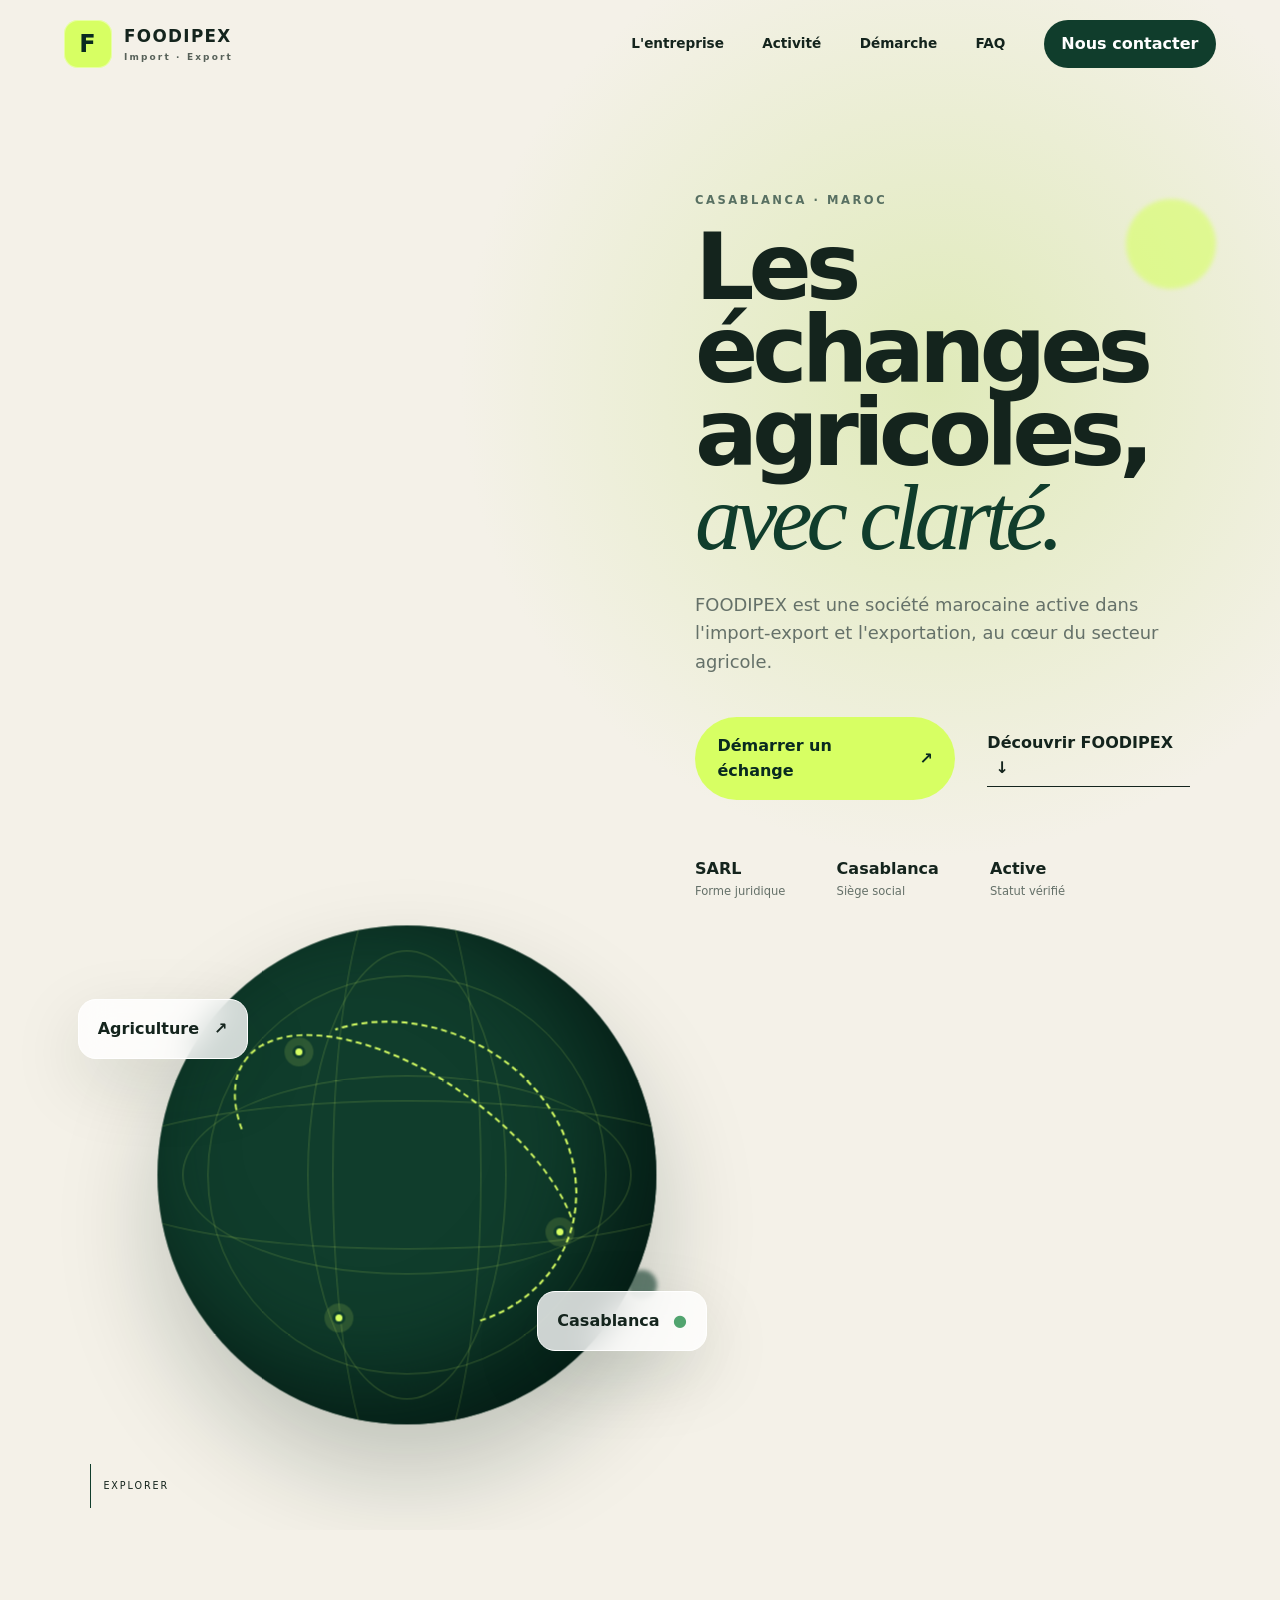
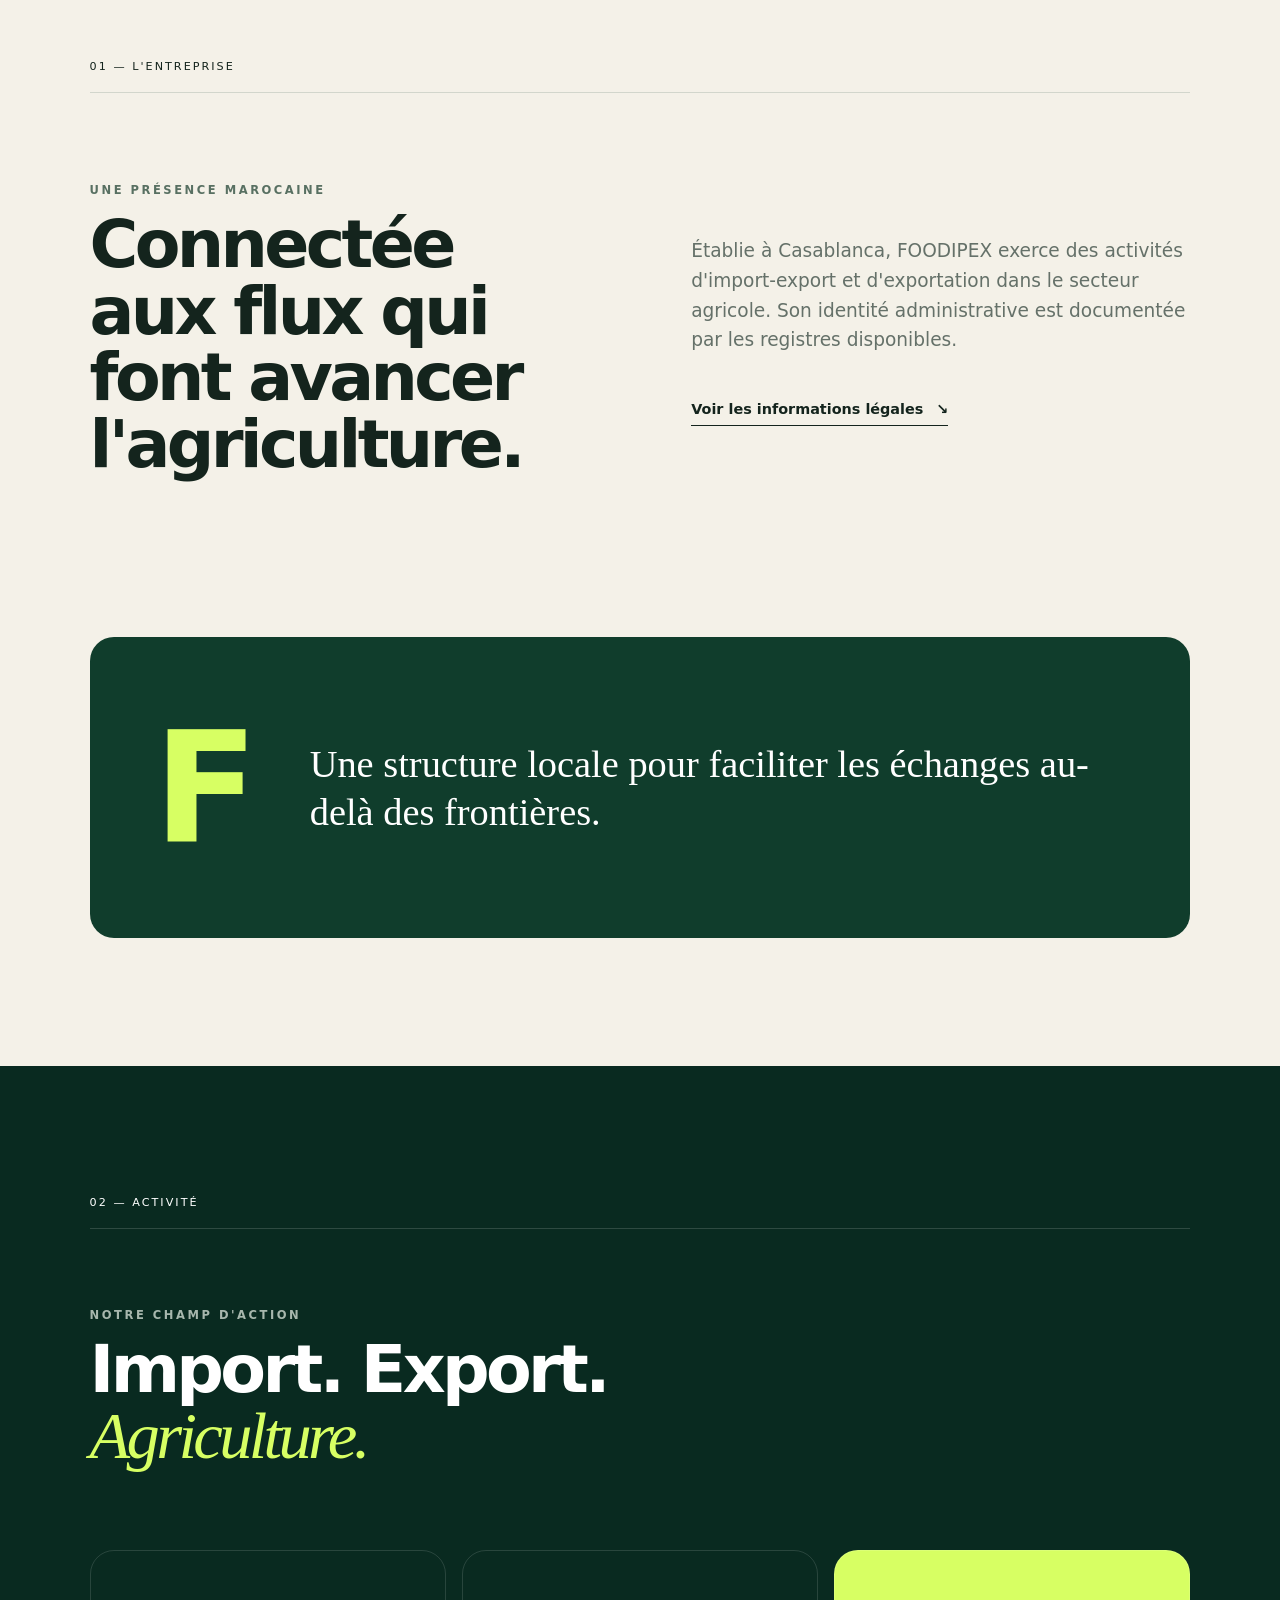
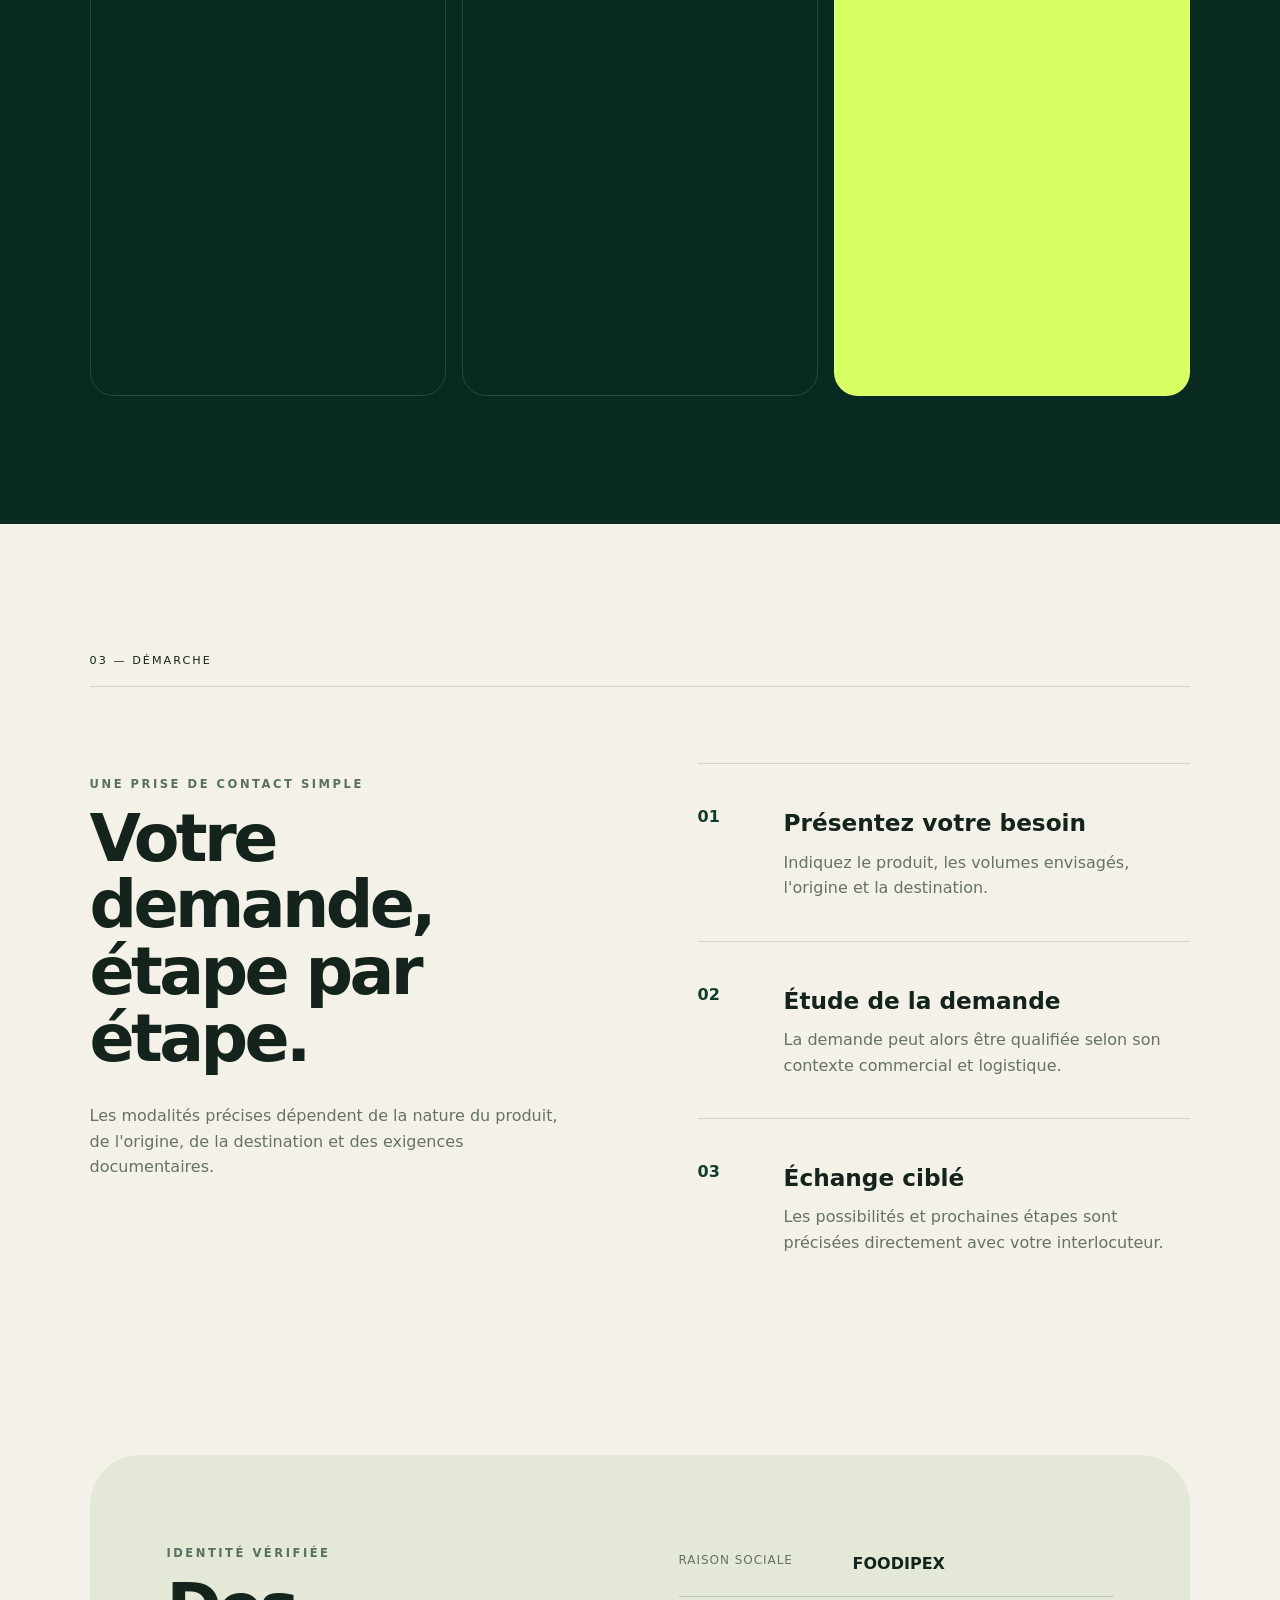
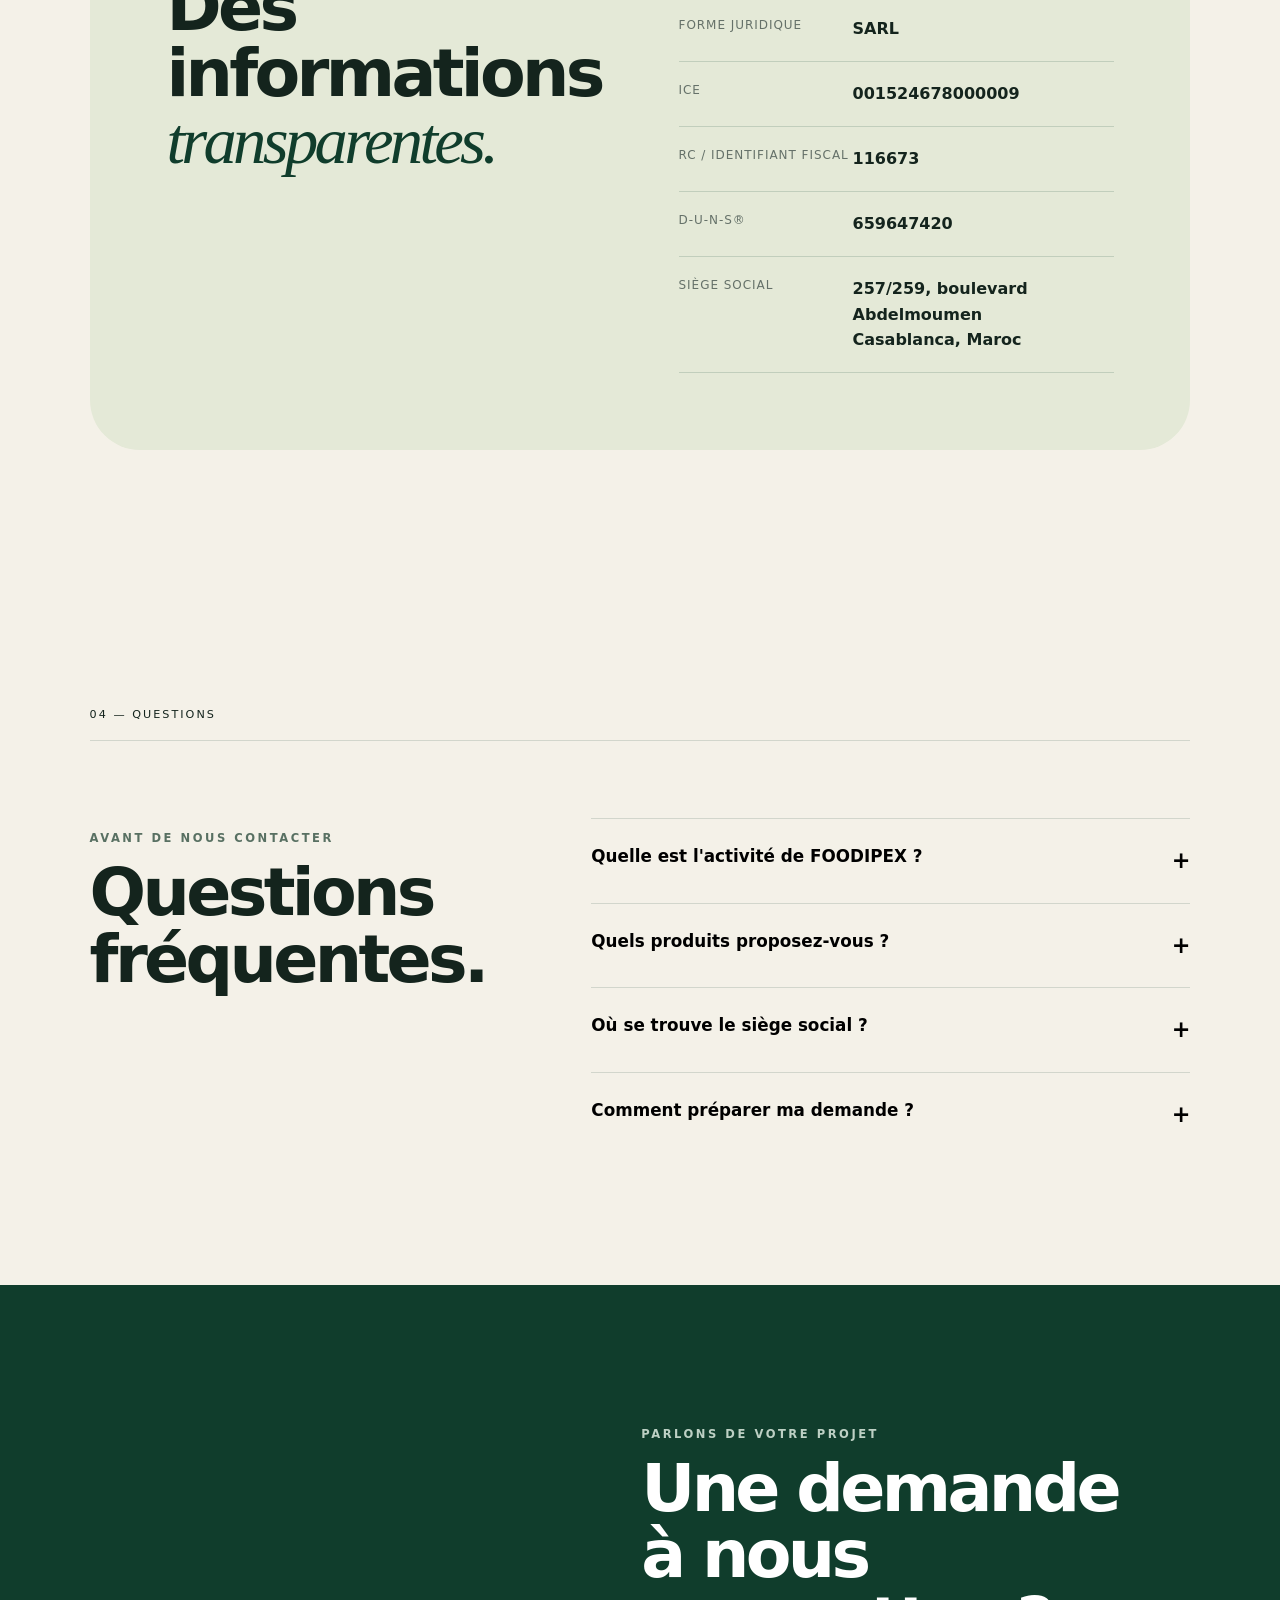
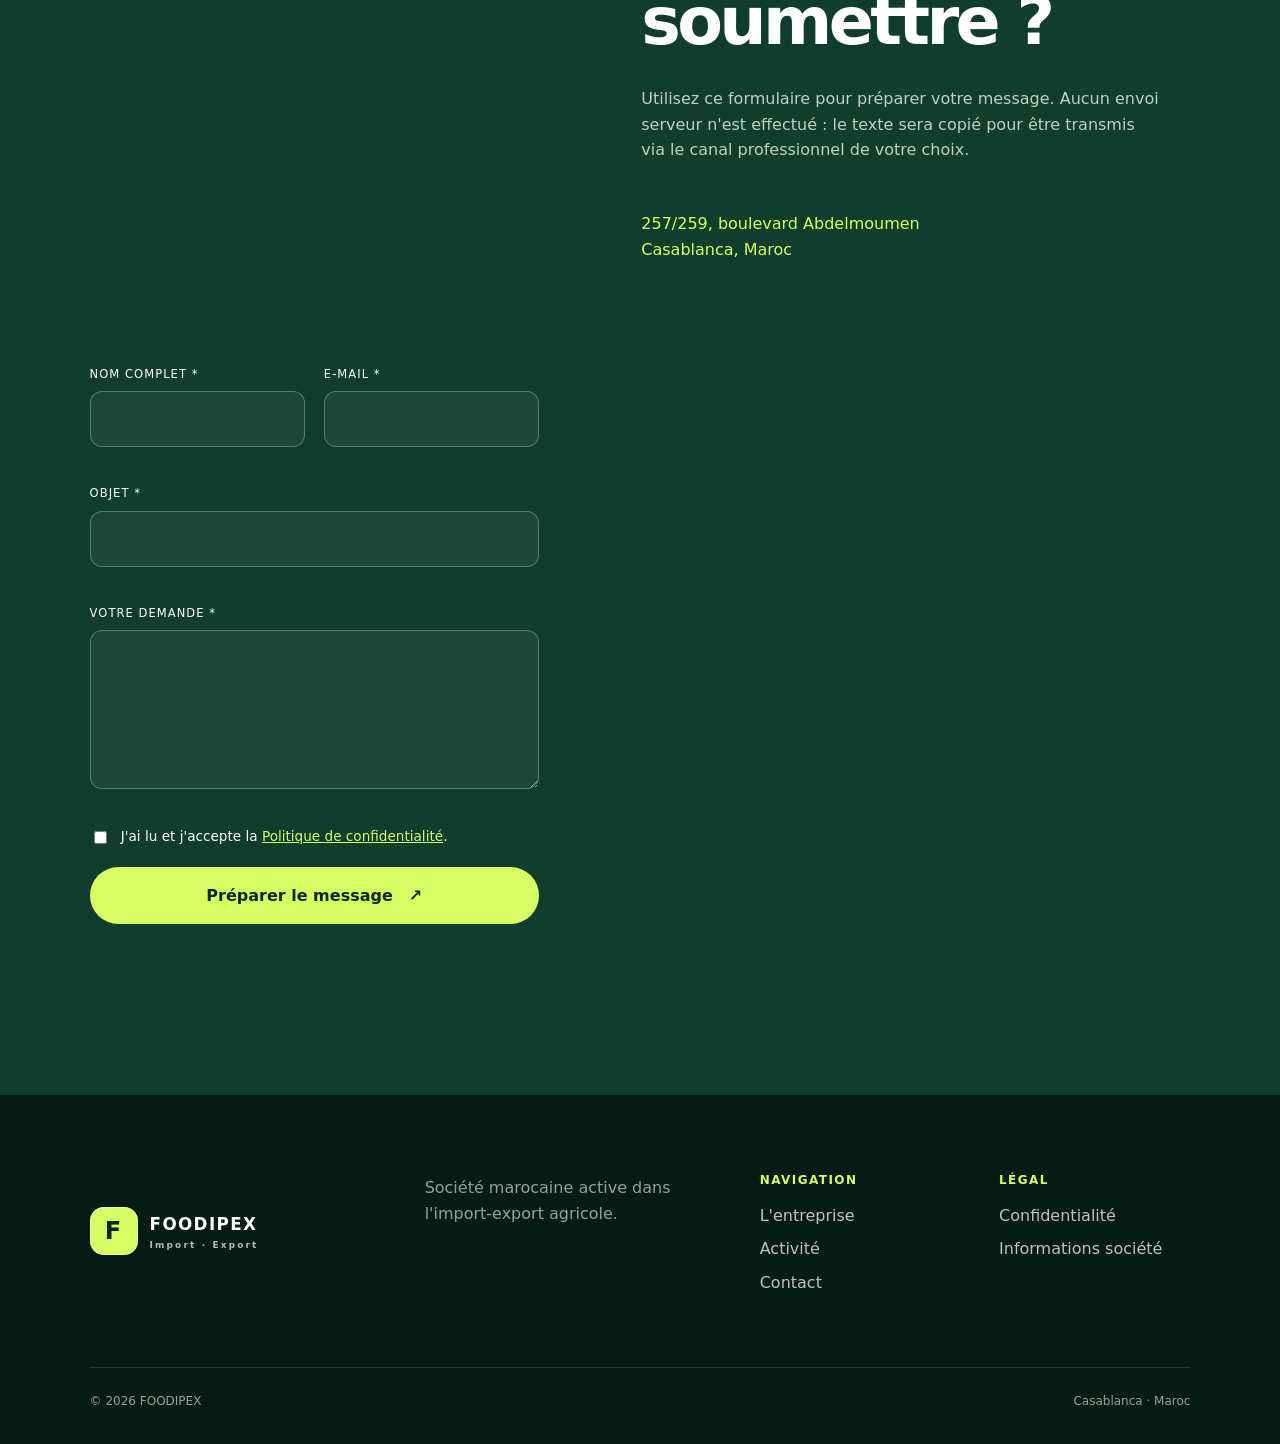
==== index.html @ 6f3dd416 "Add files via upload" ====
<!doctype html>
<html lang="fr">
<head>
  <meta charset="utf-8"><meta name="viewport" content="width=device-width,initial-scale=1">
  <title>FOODIPEX | Import-export agricole à Casablanca</title>
  <meta name="description" content="FOODIPEX, société d'import-export basée à Casablanca, active dans le secteur agricole.">
  <meta name="theme-color" content="#103d2c"><meta property="og:title" content="FOODIPEX | Import-export agricole"><meta property="og:description" content="Une société marocaine tournée vers les échanges agricoles."><meta property="og:type" content="website"><meta property="og:image" content="assets/images/social-preview-placeholder.svg">
  <link rel="icon" href="assets/images/favicon.svg" type="image/svg+xml"><link rel="stylesheet" href="assets/css/style.css"><link rel="stylesheet" href="assets/css/animations.css"><link rel="stylesheet" href="assets/css/responsive.css">
</head>
<body>
<a class="skip" href="#main">Aller au contenu</a><div class="loader" aria-hidden="true"><span class="brand-mark">F</span></div>
<header class="site-header" id="header"><a class="brand" href="index.html" aria-label="FOODIPEX, accueil"><span class="brand-mark">F</span><span>FOODIPEX<small>Import · Export</small></span></a><button class="menu-toggle" aria-expanded="false" aria-controls="nav"><span></span><span></span><span></span><span class="sr-only">Ouvrir le menu</span></button><nav id="nav" aria-label="Navigation principale"><a href="#entreprise">L'entreprise</a><a href="#activite">Activité</a><a href="#demarche">Démarche</a><a href="#faq">FAQ</a><a class="button button-small" href="#contact">Nous contacter</a></nav></header>
<main id="main">
 <section class="hero" id="accueil"><div class="hero-noise"></div><div class="orb orb-one"></div><div class="orb orb-two"></div><div class="hero-copy"><p class="eyebrow reveal">Casablanca · Maroc</p><h1 class="title-reveal">Les échanges agricoles, <em>avec clarté.</em></h1><p class="hero-text reveal">FOODIPEX est une société marocaine active dans l'import-export et l'exportation, au cœur du secteur agricole.</p><div class="hero-actions reveal"><a class="button magnetic" href="#contact">Démarrer un échange <span>↗</span></a><a class="text-link" href="#entreprise">Découvrir FOODIPEX <span>↓</span></a></div><div class="trust-row reveal"><span><b>SARL</b>Forme juridique</span><span><b>Casablanca</b>Siège social</span><span><b>Active</b>Statut vérifié</span></div></div>
 <div class="hero-visual" aria-hidden="true"><div class="globe"><i></i><i></i><i></i><div class="route route-a"></div><div class="route route-b"></div><span class="node n1"></span><span class="node n2"></span><span class="node n3"></span></div><div class="floating-card fc-one">Agriculture <span>↗</span></div><div class="floating-card fc-two">Casablanca <span>●</span></div></div><a class="scroll-cue" href="#entreprise"><span></span>Explorer</a></section>
 <section class="intro section" id="entreprise"><div class="section-label reveal">01 — L'entreprise</div><div class="intro-grid"><div><p class="eyebrow reveal">Une présence marocaine</p><h2 class="reveal">Connectée aux flux qui font avancer l'agriculture.</h2></div><div class="intro-copy reveal"><p>Établie à Casablanca, FOODIPEX exerce des activités d'import-export et d'exportation dans le secteur agricole. Son identité administrative est documentée par les registres disponibles.</p><a class="text-link" href="#identite">Voir les informations légales <span>↘</span></a></div></div><div class="statement reveal"><span>F</span><p>Une structure locale pour faciliter les échanges au-delà des frontières.</p></div></section>
 <section class="activity section dark" id="activite"><div class="section-label reveal">02 — Activité</div><div class="section-heading"><p class="eyebrow reveal">Notre champ d'action</p><h2 class="reveal">Import. Export.<br><em>Agriculture.</em></h2></div><div class="activity-grid"><article class="activity-card reveal tilt"><span class="card-number">01</span><div class="line-icon">↗</div><h3>Import-export</h3><p>Une activité commerciale tournée vers les échanges internationaux, conformément à l'objet déclaré de l'entreprise.</p><a href="#contact">Échanger sur votre besoin <span>→</span></a></article><article class="activity-card reveal tilt"><span class="card-number">02</span><div class="line-icon">⌁</div><h3>Secteur agricole</h3><p>FOODIPEX opère dans l'agriculture. Les produits et zones desservies sont précisés au cas par cas lors de la prise de contact.</p><a href="#contact">Nous consulter <span>→</span></a></article><article class="activity-card reveal tilt accent-card"><span class="card-number">03</span><div class="line-icon">◎</div><h3>Depuis Casablanca</h3><p>Un ancrage dans la capitale économique du Maroc, au croisement des dynamiques commerciales nationales et internationales.</p><a href="#contact">Voir l'adresse <span>→</span></a></article></div></section>
 <section class="process section" id="demarche"><div class="section-label reveal">03 — Démarche</div><div class="process-layout"><div class="sticky-copy"><p class="eyebrow reveal">Une prise de contact simple</p><h2 class="reveal">Votre demande,<br>étape par étape.</h2><p class="reveal">Les modalités précises dépendent de la nature du produit, de l'origine, de la destination et des exigences documentaires.</p></div><ol class="steps"><li class="reveal"><span>01</span><div><h3>Présentez votre besoin</h3><p>Indiquez le produit, les volumes envisagés, l'origine et la destination.</p></div></li><li class="reveal"><span>02</span><div><h3>Étude de la demande</h3><p>La demande peut alors être qualifiée selon son contexte commercial et logistique.</p></div></li><li class="reveal"><span>03</span><div><h3>Échange ciblé</h3><p>Les possibilités et prochaines étapes sont précisées directement avec votre interlocuteur.</p></div></li></ol></div></section>
 <section class="identity section" id="identite"><div class="identity-panel reveal"><div><p class="eyebrow">Identité vérifiée</p><h2>Des informations<br><em>transparentes.</em></h2></div><dl><div><dt>Raison sociale</dt><dd>FOODIPEX</dd></div><div><dt>Forme juridique</dt><dd>SARL</dd></div><div><dt>ICE</dt><dd>001524678000009</dd></div><div><dt>RC / Identifiant fiscal</dt><dd>116673</dd></div><div><dt>D‑U‑N‑S®</dt><dd>659647420</dd></div><div><dt>Siège social</dt><dd>257/259, boulevard Abdelmoumen<br>Casablanca, Maroc</dd></div></dl></div></section>
 <section class="faq section" id="faq"><div class="section-label reveal">04 — Questions</div><div class="faq-layout"><div><p class="eyebrow reveal">Avant de nous contacter</p><h2 class="reveal">Questions<br>fréquentes.</h2></div><div class="accordion"><article class="reveal"><button aria-expanded="false"><span>Quelle est l'activité de FOODIPEX ?</span><i>+</i></button><div class="answer"><p>L'activité déclarée couvre l'import-export et l'exportation, dans le secteur agricole.</p></div></article><article class="reveal"><button aria-expanded="false"><span>Quels produits proposez-vous ?</span><i>+</i></button><div class="answer"><p>Aucun catalogue produit vérifié n'est disponible sur ce site. Contactez FOODIPEX en précisant votre besoin pour connaître les possibilités.</p></div></article><article class="reveal"><button aria-expanded="false"><span>Où se trouve le siège social ?</span><i>+</i></button><div class="answer"><p>Le siège social déclaré est situé au 257/259, boulevard Abdelmoumen à Casablanca, au Maroc.</p></div></article><article class="reveal"><button aria-expanded="false"><span>Comment préparer ma demande ?</span><i>+</i></button><div class="answer"><p>Précisez idéalement le produit, le volume, le pays d'origine, la destination et le calendrier envisagé.</p></div></article></div></div></section>
 <section class="contact section" id="contact"><div class="contact-backdrop"></div><div class="contact-copy"><p class="eyebrow reveal">Parlons de votre projet</p><h2 class="reveal">Une demande<br>à nous soumettre ?</h2><p class="reveal">Utilisez ce formulaire pour préparer votre message. Aucun envoi serveur n'est effectué : le texte sera copié pour être transmis via le canal professionnel de votre choix.</p><address class="reveal">257/259, boulevard Abdelmoumen<br>Casablanca, Maroc</address></div><form id="contact-form" novalidate class="reveal"><div class="field"><label for="name">Nom complet *</label><input id="name" name="name" autocomplete="name" required><small></small></div><div class="field"><label for="email">E-mail *</label><input id="email" name="email" type="email" autocomplete="email" required><small></small></div><div class="field full"><label for="subject">Objet *</label><input id="subject" name="subject" required><small></small></div><div class="field full"><label for="message">Votre demande *</label><textarea id="message" name="message" rows="5" minlength="20" required></textarea><small></small></div><label class="consent full"><input type="checkbox" name="consent" required><span>J'ai lu et j'accepte la <a href="privacy-policy.html">Politique de confidentialité</a>.</span></label><button class="button full" type="submit">Préparer le message <span>↗</span></button><p class="form-status full" role="status" aria-live="polite"></p></form></section>
</main>
<footer><div class="footer-main"><a class="brand light" href="index.html"><span class="brand-mark">F</span><span>FOODIPEX<small>Import · Export</small></span></a><p>Société marocaine active dans l'import-export agricole.</p><div><h3>Navigation</h3><a href="#entreprise">L'entreprise</a><a href="#activite">Activité</a><a href="#contact">Contact</a></div><div><h3>Légal</h3><a href="privacy-policy.html">Confidentialité</a><a href="#identite">Informations société</a></div></div><div class="footer-bottom"><span>© <span data-year></span> FOODIPEX</span><span>Casablanca · Maroc</span></div></footer><button class="back-top" aria-label="Retour en haut">↑</button>
<script src="assets/js/main.js" defer></script><script src="assets/js/animations.js" defer></script>
</body></html>
---- assets/css/style.css ----
:root{--green:#103d2c;--deep:#092a20;--lime:#d7ff63;--cream:#f4f1e8;--white:#fff;--ink:#14241d;--muted:#657169;--line:rgba(16,61,44,.15);--radius:24px;--shadow:0 24px 70px rgba(8,35,26,.13);--section:clamp(5rem,10vw,10rem);--ease:cubic-bezier(.22,1,.36,1)}*{box-sizing:border-box}html{scroll-behavior:smooth}body{margin:0;background:var(--cream);color:var(--ink);font-family:Inter,ui-sans-serif,system-ui,-apple-system,"Segoe UI",sans-serif;line-height:1.6;overflow-x:hidden}body.menu-open{overflow:hidden}::selection{background:var(--lime);color:var(--deep)}a{color:inherit;text-decoration:none}button,input,textarea{font:inherit}button{cursor:pointer}.skip{position:fixed;left:1rem;top:-5rem;z-index:999;background:var(--lime);padding:.8rem 1rem}.skip:focus{top:1rem}.sr-only{position:absolute;width:1px;height:1px;overflow:hidden;clip:rect(0,0,0,0)}.loader{position:fixed;inset:0;z-index:1000;background:var(--deep);display:grid;place-items:center;transition:transform .9s var(--ease)}.loader.done{transform:translateY(-105%)}.brand-mark{width:48px;height:48px;border-radius:14px;background:var(--lime);color:var(--deep);display:grid;place-items:center;font-weight:900;font-size:1.5rem;box-shadow:inset 0 0 0 1px rgba(255,255,255,.4)}.site-header{position:fixed;z-index:100;top:0;left:0;width:100%;padding:1.25rem clamp(1.25rem,5vw,5rem);display:flex;justify-content:space-between;align-items:center;transition:.4s}.site-header.scrolled{padding-top:.7rem;padding-bottom:.7rem;background:rgba(244,241,232,.88);backdrop-filter:blur(18px);box-shadow:0 1px 0 var(--line)}.brand{display:flex;align-items:center;gap:.75rem;font-size:1.05rem;font-weight:900;letter-spacing:.08em}.brand small{display:block;font-size:.56rem;letter-spacing:.24em;font-weight:600;opacity:.7}.site-header nav{display:flex;gap:clamp(1.2rem,3vw,2.6rem);align-items:center}.site-header nav>a:not(.button){font-size:.85rem;font-weight:650;position:relative}.site-header nav>a:not(.button):after{content:"";position:absolute;left:0;bottom:-.45rem;width:100%;height:2px;background:var(--green);transform:scaleX(0);transform-origin:right;transition:transform .35s var(--ease)}.site-header nav>a:hover:after,.site-header nav>a:focus-visible:after{transform:scaleX(1);transform-origin:left}.button{display:inline-flex;align-items:center;justify-content:center;gap:1rem;border:0;border-radius:999px;background:var(--lime);color:var(--deep);padding:1rem 1.4rem;font-weight:800;transition:transform .3s,box-shadow .3s}.button:hover{transform:translateY(-3px);box-shadow:0 12px 30px rgba(215,255,99,.25)}.button-small{padding:.7rem 1.1rem;background:var(--green);color:white}.menu-toggle{display:none;border:0;background:none;width:48px;height:48px;padding:12px}.menu-toggle span:not(.sr-only){display:block;height:2px;background:var(--ink);margin:5px;transition:.3s}.hero{min-height:100svh;padding:clamp(8rem,14vw,12rem) clamp(1.25rem,7vw,8rem) 5rem;position:relative;display:grid;grid-template-columns:1.1fr .9fr;align-items:center;background:radial-gradient(circle at 73% 25%,#dfeab9 0,transparent 32%),var(--cream);overflow:hidden}.hero-copy{position:relative;z-index:2;max-width:780px}.eyebrow{text-transform:uppercase;letter-spacing:.22em;font-size:.72rem;font-weight:800;color:#587062}.hero h1,.legal-hero h1,.error-page h1{font-size:clamp(3.4rem,7.3vw,8.2rem);line-height:.89;letter-spacing:-.065em;margin:1rem 0 2rem;font-weight:750}.hero h1 em,h2 em,.legal-hero em,.error-page em{font-family:Georgia,serif;font-weight:400;color:var(--green)}.hero-text{font-size:clamp(1rem,1.4vw,1.28rem);max-width:620px;color:var(--muted)}.hero-actions{display:flex;align-items:center;gap:2rem;margin:2.5rem 0 3.5rem}.text-link{font-weight:800;border-bottom:1px solid;padding-bottom:.3rem}.text-link span{margin-left:.5rem}.trust-row{display:flex;gap:clamp(1.5rem,4vw,4rem);font-size:.72rem;color:var(--muted)}.trust-row b{display:block;color:var(--ink);font-size:1rem}.hero-visual{position:relative;min-height:550px}.globe{width:min(39vw,520px);aspect-ratio:1;border-radius:50%;position:absolute;top:50%;left:50%;transform:translate(-47%,-50%);background:var(--green);box-shadow:inset -40px -30px 100px #041b14,0 50px 100px rgba(8,35,26,.22);overflow:hidden}.globe:after,.globe:before,.globe i{content:"";position:absolute;border:1px solid rgba(215,255,99,.22);border-radius:50%}.globe:before{inset:5% 30%}.globe:after{inset:30% 5%}.globe i:nth-child(1){inset:10%}.globe i:nth-child(2){width:130%;height:30%;left:-15%;top:35%}.globe i:nth-child(3){height:130%;width:30%;top:-15%;left:35%}.route{position:absolute;border:2px dashed var(--lime);border-left-color:transparent;border-bottom-color:transparent;border-radius:50%}.route-a{inset:20% 15%;transform:rotate(25deg)}.route-b{inset:10% 30%;transform:rotate(-55deg)}.node{position:absolute;width:13px;height:13px;border:3px solid var(--green);border-radius:50%;background:var(--lime);box-shadow:0 0 0 8px rgba(215,255,99,.14)}.n1{top:24%;left:27%}.n2{top:60%;right:18%}.n3{bottom:20%;left:35%}.floating-card{position:absolute;background:rgba(255,255,255,.8);backdrop-filter:blur(16px);border:1px solid white;border-radius:18px;padding:1rem 1.2rem;min-width:170px;font-weight:800;box-shadow:var(--shadow);display:flex;justify-content:space-between}.fc-one{top:18%;left:-2%}.fc-two{bottom:18%;right:-2%}.fc-two span{color:#51a46f}.scroll-cue{position:absolute;left:clamp(1.25rem,7vw,8rem);bottom:1.4rem;text-transform:uppercase;font-size:.6rem;letter-spacing:.2em;display:flex;align-items:center;gap:.8rem}.scroll-cue span{height:44px;width:1px;background:var(--green)}.section{padding:var(--section) clamp(1.25rem,7vw,8rem)}.section-label{font-size:.7rem;letter-spacing:.18em;text-transform:uppercase;padding-bottom:1rem;border-bottom:1px solid var(--line);margin-bottom:clamp(3rem,6vw,6rem)}.intro-grid{display:grid;grid-template-columns:1fr 1fr;gap:8vw}.section h2{font-size:clamp(2.6rem,5.2vw,6rem);line-height:1;letter-spacing:-.055em;margin:.7rem 0 2rem}.intro-copy{padding-top:3rem;font-size:1.16rem;color:var(--muted);max-width:580px}.intro-copy .text-link{display:inline-block;color:var(--ink);font-size:.9rem;margin-top:1.5rem}.statement{margin-top:8rem;border-radius:var(--radius);background:var(--green);color:white;padding:clamp(2rem,5vw,5rem);display:grid;grid-template-columns:auto 1fr;gap:4vw;align-items:center}.statement span{font-size:clamp(5rem,12vw,12rem);font-weight:900;line-height:.7;color:var(--lime)}.statement p{font-family:Georgia,serif;font-size:clamp(1.7rem,3vw,3.2rem);line-height:1.25;max-width:900px}.dark{background:var(--deep);color:white}.dark .section-label{border-color:rgba(255,255,255,.15)}.dark .eyebrow{color:#a7b7ad}.dark h2 em{color:var(--lime)}.section-heading{max-width:900px}.activity-grid{display:grid;grid-template-columns:repeat(3,1fr);gap:1rem;margin-top:5rem}.activity-card{position:relative;min-height:420px;padding:2rem;border:1px solid rgba(255,255,255,.13);border-radius:var(--radius);display:flex;flex-direction:column;transition:border-color .3s,background .3s;transform-style:preserve-3d}.activity-card:hover{border-color:var(--lime);background:rgba(255,255,255,.04)}.activity-card h3{font-size:1.7rem;margin-top:auto;margin-bottom:.5rem}.activity-card p{color:#a9b9b0}.activity-card a{font-weight:750;margin-top:1rem}.card-number{font-size:.7rem;opacity:.6}.line-icon{font-size:3rem;color:var(--lime);margin-top:2rem}.accent-card{background:var(--lime);color:var(--deep)}.accent-card p{color:#496150}.accent-card .line-icon{color:var(--green)}.process-layout{display:grid;grid-template-columns:1fr 1fr;gap:9vw}.sticky-copy{align-self:start;position:sticky;top:8rem}.sticky-copy>p:last-child{color:var(--muted);max-width:480px}.steps{list-style:none;padding:0;margin:0}.steps li{display:grid;grid-template-columns:70px 1fr;gap:1rem;padding:2.5rem 0;border-top:1px solid var(--line)}.steps li>span{font-weight:800;color:var(--green)}.steps h3{font-size:1.45rem;margin:0 0 .5rem}.steps p{margin:0;color:var(--muted)}.identity{padding-top:2rem}.identity-panel{background:#e4e9d7;border-radius:clamp(25px,4vw,50px);padding:clamp(2rem,6vw,6rem);display:grid;grid-template-columns:1fr 1fr;gap:6vw}.identity-panel dl{margin:0}.identity-panel dl div{display:grid;grid-template-columns:1fr 1.5fr;padding:1.2rem 0;border-bottom:1px solid rgba(16,61,44,.16)}.identity-panel dt{font-size:.75rem;text-transform:uppercase;letter-spacing:.08em;color:var(--muted)}.identity-panel dd{margin:0;font-weight:750}.faq-layout{display:grid;grid-template-columns:.8fr 1.2fr;gap:8vw}.accordion article{border-top:1px solid var(--line)}.accordion button{width:100%;padding:1.5rem 0;border:0;background:none;display:flex;justify-content:space-between;text-align:left;font-weight:750;font-size:1.05rem}.accordion button i{font-style:normal;font-size:1.4rem;transition:transform .3s}.accordion button[aria-expanded=true] i{transform:rotate(45deg)}.answer{display:grid;grid-template-rows:0fr;transition:grid-template-rows .4s var(--ease)}.answer p{overflow:hidden;margin:0;color:var(--muted)}.accordion button[aria-expanded=true]+.answer{grid-template-rows:1fr}.accordion button[aria-expanded=true]+.answer p{margin-bottom:1.5rem}.contact{position:relative;background:var(--green);color:white;display:grid;grid-template-columns:.9fr 1.1fr;gap:8vw;overflow:hidden}.contact>*{position:relative}.contact .eyebrow{color:#bdd0c4}.contact h2 em{color:var(--lime)}.contact-copy>p:not(.eyebrow){color:#c0d0c6;max-width:520px}.contact address{font-style:normal;margin-top:3rem;color:var(--lime)}.contact form{display:grid;grid-template-columns:1fr 1fr;gap:1.2rem}.field{display:flex;flex-direction:column}.full{grid-column:1/-1}.field label{font-size:.72rem;text-transform:uppercase;letter-spacing:.09em;margin-bottom:.5rem}.field input,.field textarea{width:100%;color:white;background:rgba(255,255,255,.06);border:1px solid rgba(255,255,255,.28);border-radius:12px;padding:.9rem;outline:none}.field input:focus,.field textarea:focus{border-color:var(--lime);box-shadow:0 0 0 3px rgba(215,255,99,.15)}.field.invalid input,.field.invalid textarea{border-color:#ff9188}.field small{color:#ffb0aa;min-height:1.1rem;font-size:.75rem}.consent{display:flex;gap:.7rem;align-items:flex-start;font-size:.85rem}.consent input{margin-top:.3rem;accent-color:var(--lime)}.consent a{text-decoration:underline;color:var(--lime)}.form-status{min-height:1.5rem;margin:0;color:var(--lime)}footer{background:#061b14;color:white;padding:4rem clamp(1.25rem,7vw,8rem) 2rem}.footer-main{display:grid;grid-template-columns:1.5fr 1.5fr 1fr 1fr;gap:3rem;padding-bottom:4rem}.footer-main>p{color:#91a49a}.footer-main h3{font-size:.75rem;text-transform:uppercase;letter-spacing:.12em;color:var(--lime)}.footer-main div a{display:block;color:#b9c5be;margin:.5rem 0}.footer-bottom{border-top:1px solid rgba(255,255,255,.14);padding-top:1.5rem;display:flex;justify-content:space-between;font-size:.75rem;color:#91a49a}.back-top{position:fixed;z-index:50;right:1.2rem;bottom:1.2rem;width:48px;height:48px;border:0;border-radius:50%;background:var(--lime);color:var(--deep);font-size:1.2rem;opacity:0;transform:translateY(20px);transition:.3s}.back-top.visible{opacity:1;transform:none}.legal-page{background:#faf8f2}.legal-hero{padding:12rem clamp(1.25rem,12vw,14rem) 5rem;background:var(--green);color:white}.legal-hero h1{font-size:clamp(3rem,7vw,7rem)}.legal-hero h1 em{color:var(--lime)}.legal-hero .eyebrow,.legal-hero>p:last-child{color:#bdcec4}.legal-layout{display:grid;grid-template-columns:240px minmax(0,760px);justify-content:center;gap:6vw;padding:6rem 1.25rem}.legal-layout aside{position:sticky;top:7rem;align-self:start;display:flex;flex-direction:column;gap:.7rem;font-size:.85rem}.legal-layout aside strong{margin-bottom:1rem}.legal-layout aside a{color:var(--muted)}.legal-content section{scroll-margin-top:7rem;margin-bottom:4rem}.legal-content h2{font-size:1.65rem;letter-spacing:-.02em}.legal-content p{color:#536159}.error-page{min-height:100vh;background:var(--deep);color:white;display:grid;place-items:center;text-align:center;padding:2rem}.error-page main{max-width:900px}.error-page .brand-mark{margin:auto}.error-page h1 em{color:var(--lime)}:focus-visible{outline:3px solid #ef9f3a;outline-offset:4px}
---- assets/css/animations.css ----
.reveal{opacity:0;transform:translateY(35px);transition:opacity .85s var(--ease),transform .85s var(--ease)}.reveal.is-visible{opacity:1;transform:none}.title-reveal{animation:titleIn 1.15s .25s var(--ease) both}.orb{position:absolute;border-radius:50%;filter:blur(2px);opacity:.6;animation:drift 8s ease-in-out infinite}.orb-one{width:90px;height:90px;background:var(--lime);right:5%;top:13%}.orb-two{width:30px;height:30px;background:var(--green);left:49%;bottom:15%;animation-delay:-3s}.globe{animation:globeIn 1.3s .25s var(--ease) both}.floating-card{animation:float 5s ease-in-out infinite}.fc-two{animation-delay:-2s}.node{animation:pulse 2.5s ease-out infinite}.scroll-cue span{animation:scrollLine 2s ease-in-out infinite}@keyframes titleIn{from{opacity:0;transform:translateY(45px);clip-path:inset(0 0 100%)}to{opacity:1;transform:none;clip-path:inset(0)}}@keyframes globeIn{from{opacity:0;transform:translate(-47%,-45%) scale(.75)}to{opacity:1;transform:translate(-47%,-50%) scale(1)}}@keyframes float{50%{transform:translateY(-14px) rotate(1deg)}}@keyframes drift{50%{transform:translate(20px,-18px)}}@keyframes pulse{70%{box-shadow:0 0 0 18px rgba(215,255,99,0)}}@keyframes scrollLine{0%,100%{transform:scaleY(.3);transform-origin:top}50%{transform:scaleY(1)}}@media(prefers-reduced-motion:reduce){html{scroll-behavior:auto}*,*:before,*:after{animation-duration:.01ms!important;animation-iteration-count:1!important;transition-duration:.01ms!important}.reveal{opacity:1;transform:none}}
---- assets/css/responsive.css ----
@media(max-width:900px){.site-header nav{position:fixed;inset:0;background:var(--cream);display:flex;flex-direction:column;justify-content:center;align-items:center;font-size:1.5rem;transform:translateX(105%);transition:transform .55s var(--ease)}.site-header nav.open{transform:none}.site-header nav>a:not(.button){font-size:1.35rem}.menu-toggle{display:block;position:relative;z-index:2}.menu-toggle[aria-expanded=true] span:nth-child(1){transform:translateY(7px) rotate(45deg)}.menu-toggle[aria-expanded=true] span:nth-child(2){opacity:0}.menu-toggle[aria-expanded=true] span:nth-child(3){transform:translateY(-7px) rotate(-45deg)}.hero{grid-template-columns:1fr;padding-top:9rem}.hero-visual{position:absolute;right:-25%;top:18%;opacity:.22;width:80%;min-height:500px}.globe{width:70vw}.hero-copy{max-width:680px}.activity-grid{grid-template-columns:1fr}.activity-card{min-height:320px}.process-layout,.faq-layout,.contact,.identity-panel{grid-template-columns:1fr}.sticky-copy{position:static}.footer-main{grid-template-columns:1fr 1fr}.legal-layout{grid-template-columns:1fr}.legal-layout aside{position:static;display:none}}
@media(max-width:600px){.site-header{padding:1rem 1.1rem}.brand-mark{width:42px;height:42px}.hero{min-height:auto;padding-bottom:7rem}.hero h1{font-size:clamp(3.1rem,16vw,5rem)}.hero-actions{align-items:flex-start;flex-direction:column;gap:1.2rem}.trust-row{display:grid;grid-template-columns:1fr 1fr}.scroll-cue{display:none}.intro-grid{grid-template-columns:1fr;gap:1rem}.intro-copy{padding-top:0}.statement{margin-top:4rem;grid-template-columns:1fr}.statement span{font-size:6rem}.activity-grid{margin-top:3rem}.identity-panel dl div{grid-template-columns:1fr;gap:.3rem}.contact form{grid-template-columns:1fr}.field{grid-column:1/-1}.footer-main{grid-template-columns:1fr}.footer-bottom{gap:1rem;flex-direction:column}.legal-hero{padding-top:9rem}.legal-content section{margin-bottom:3rem}}
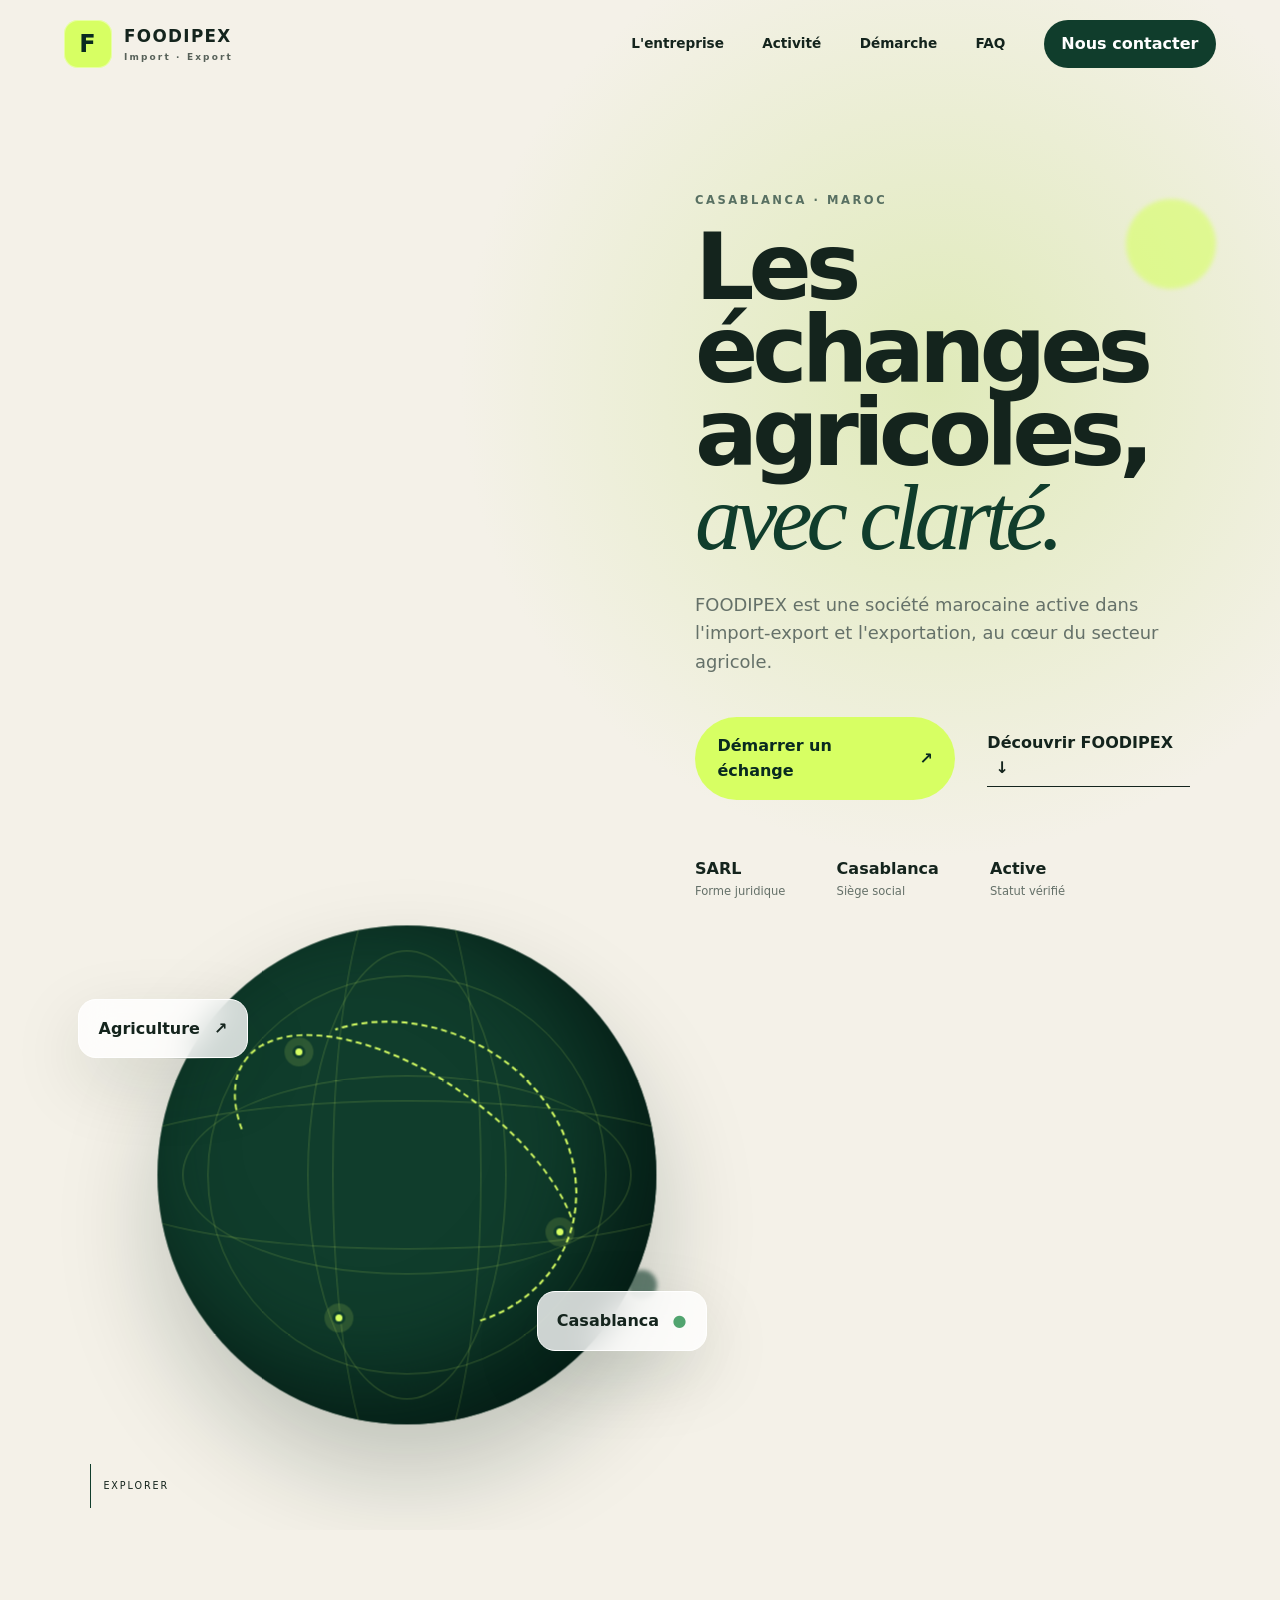
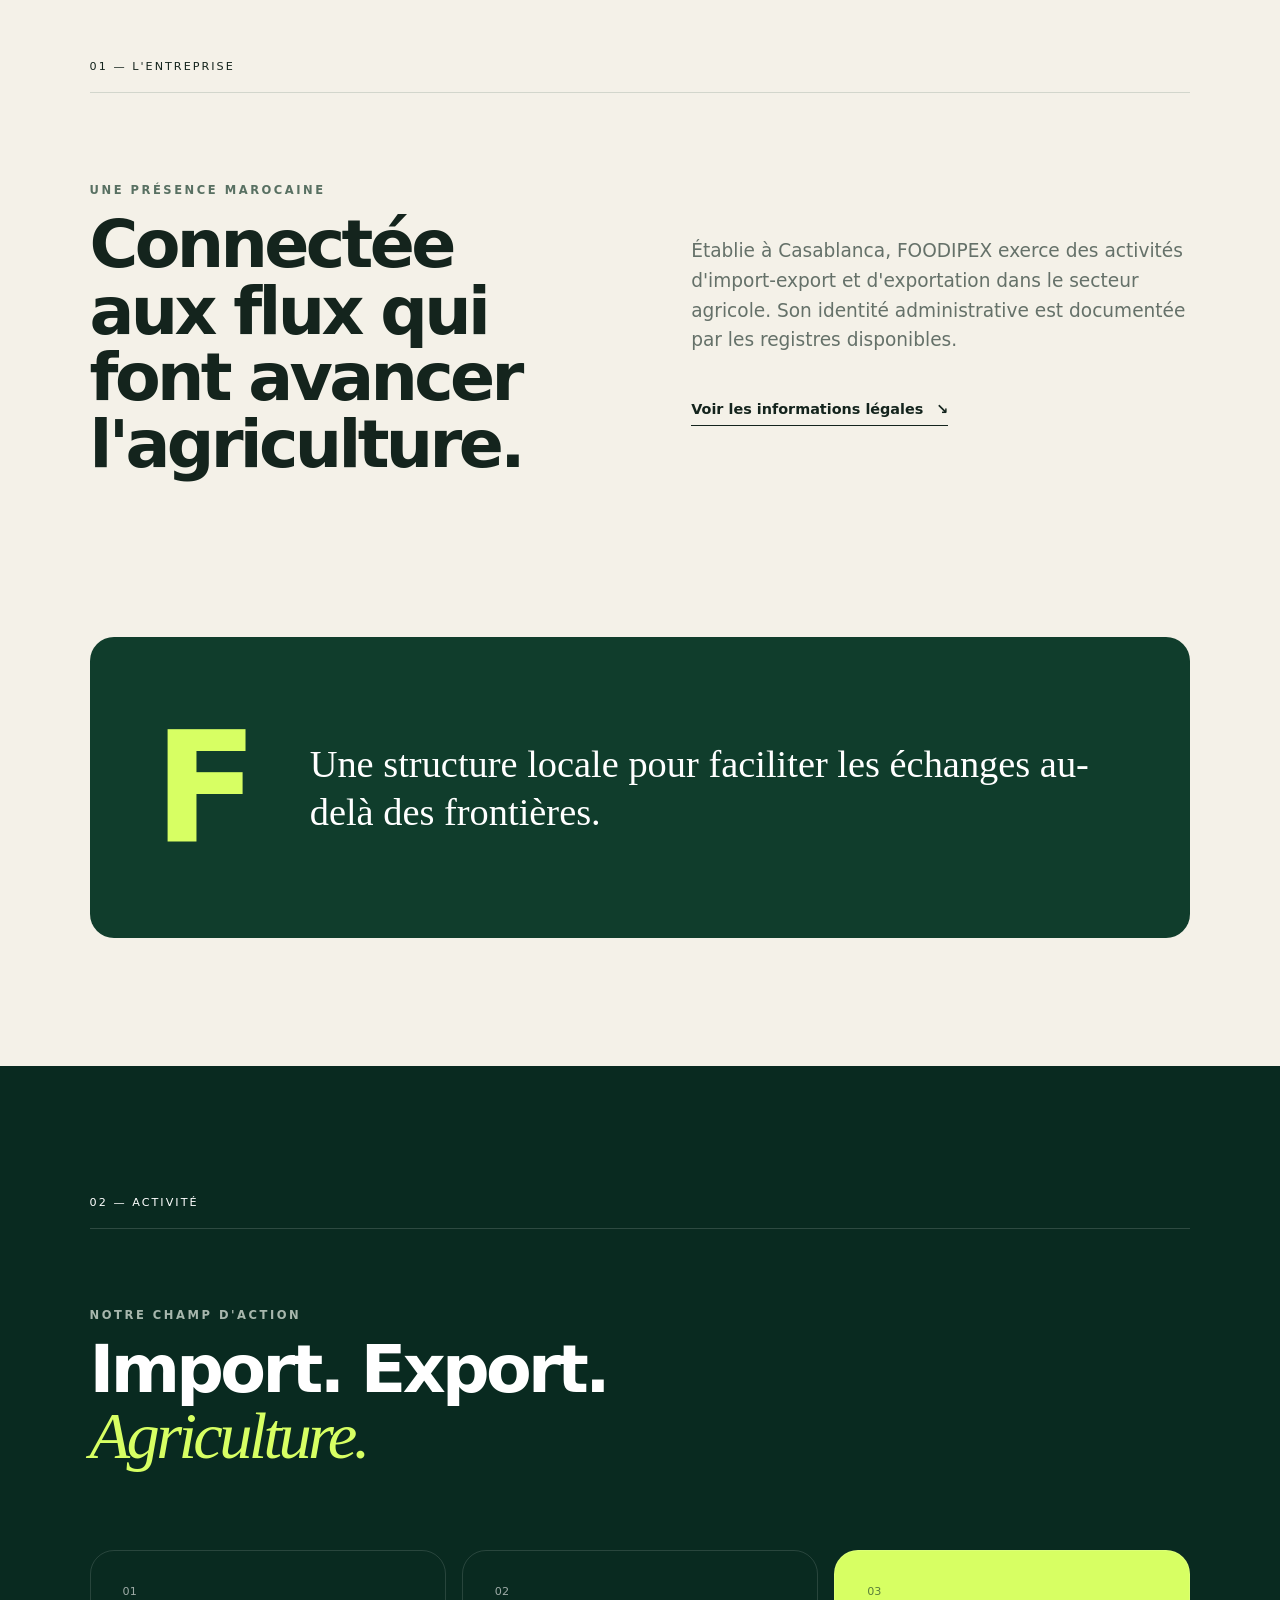
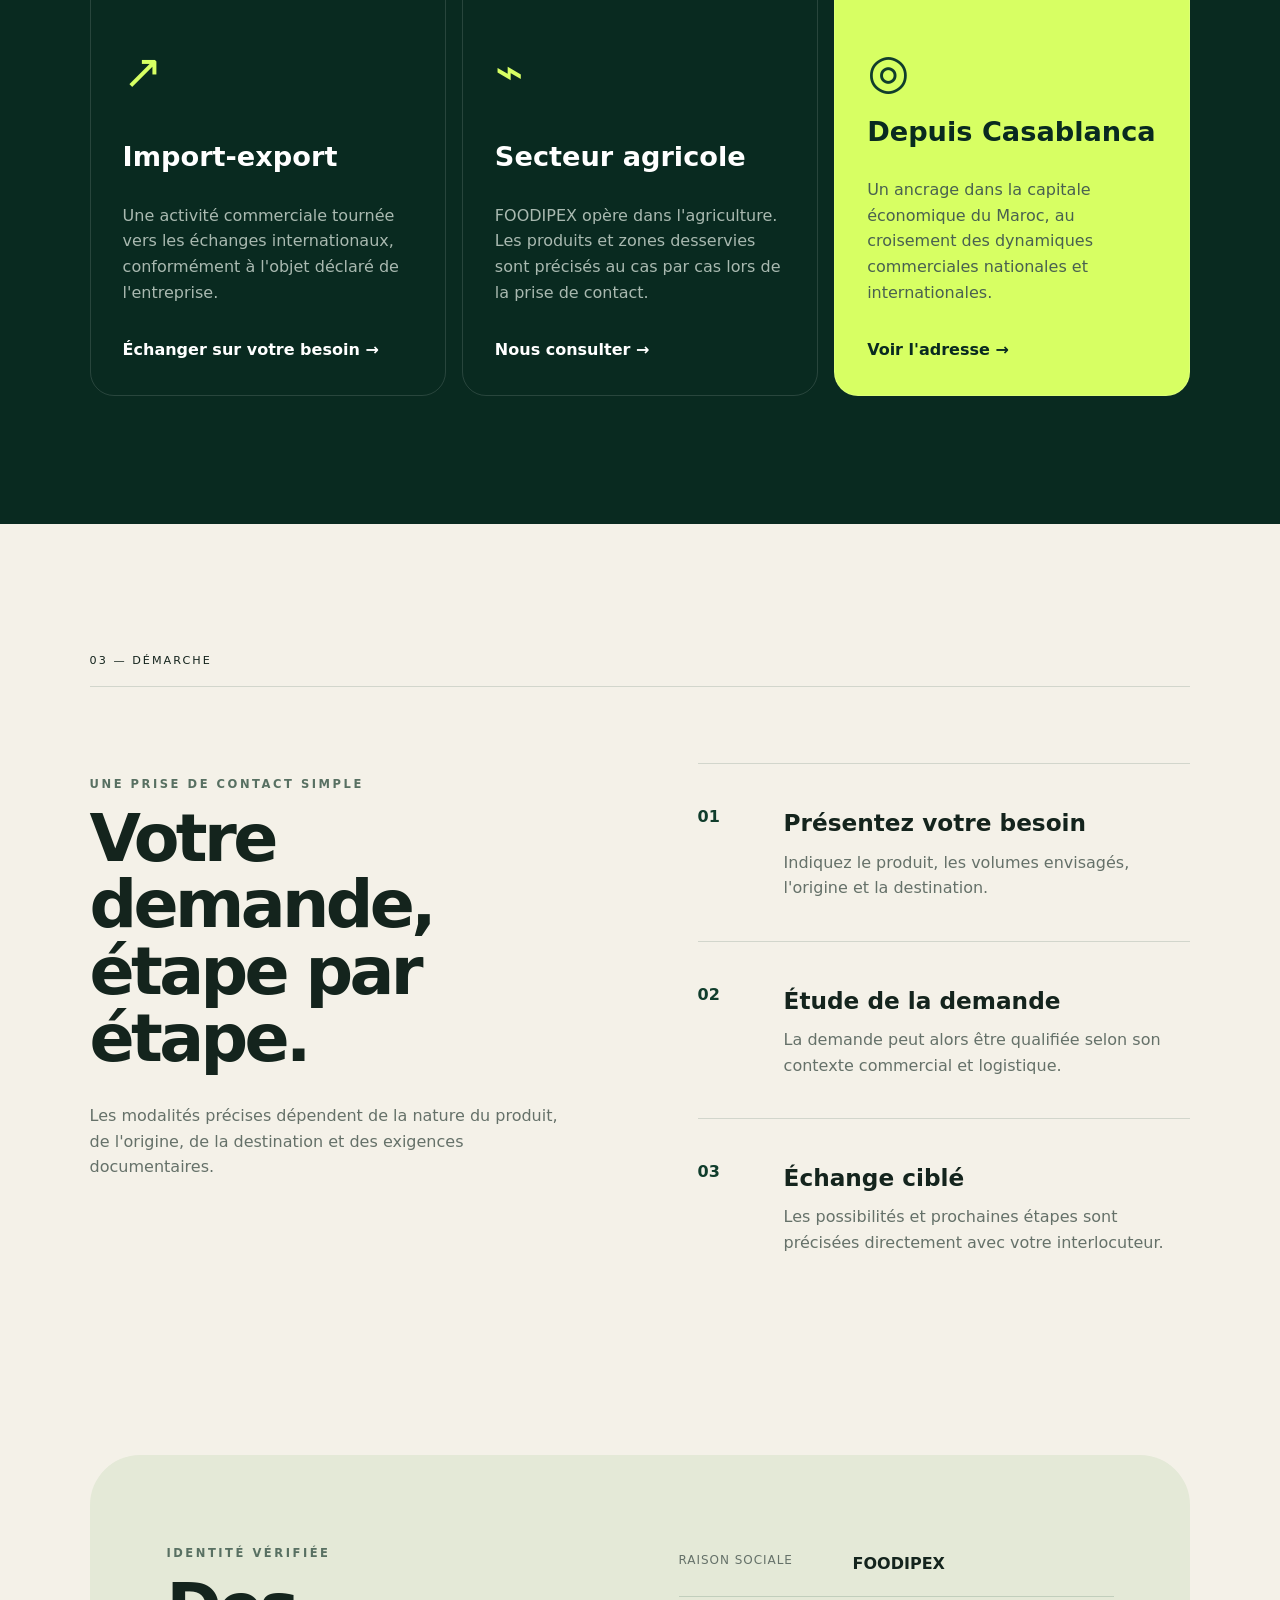
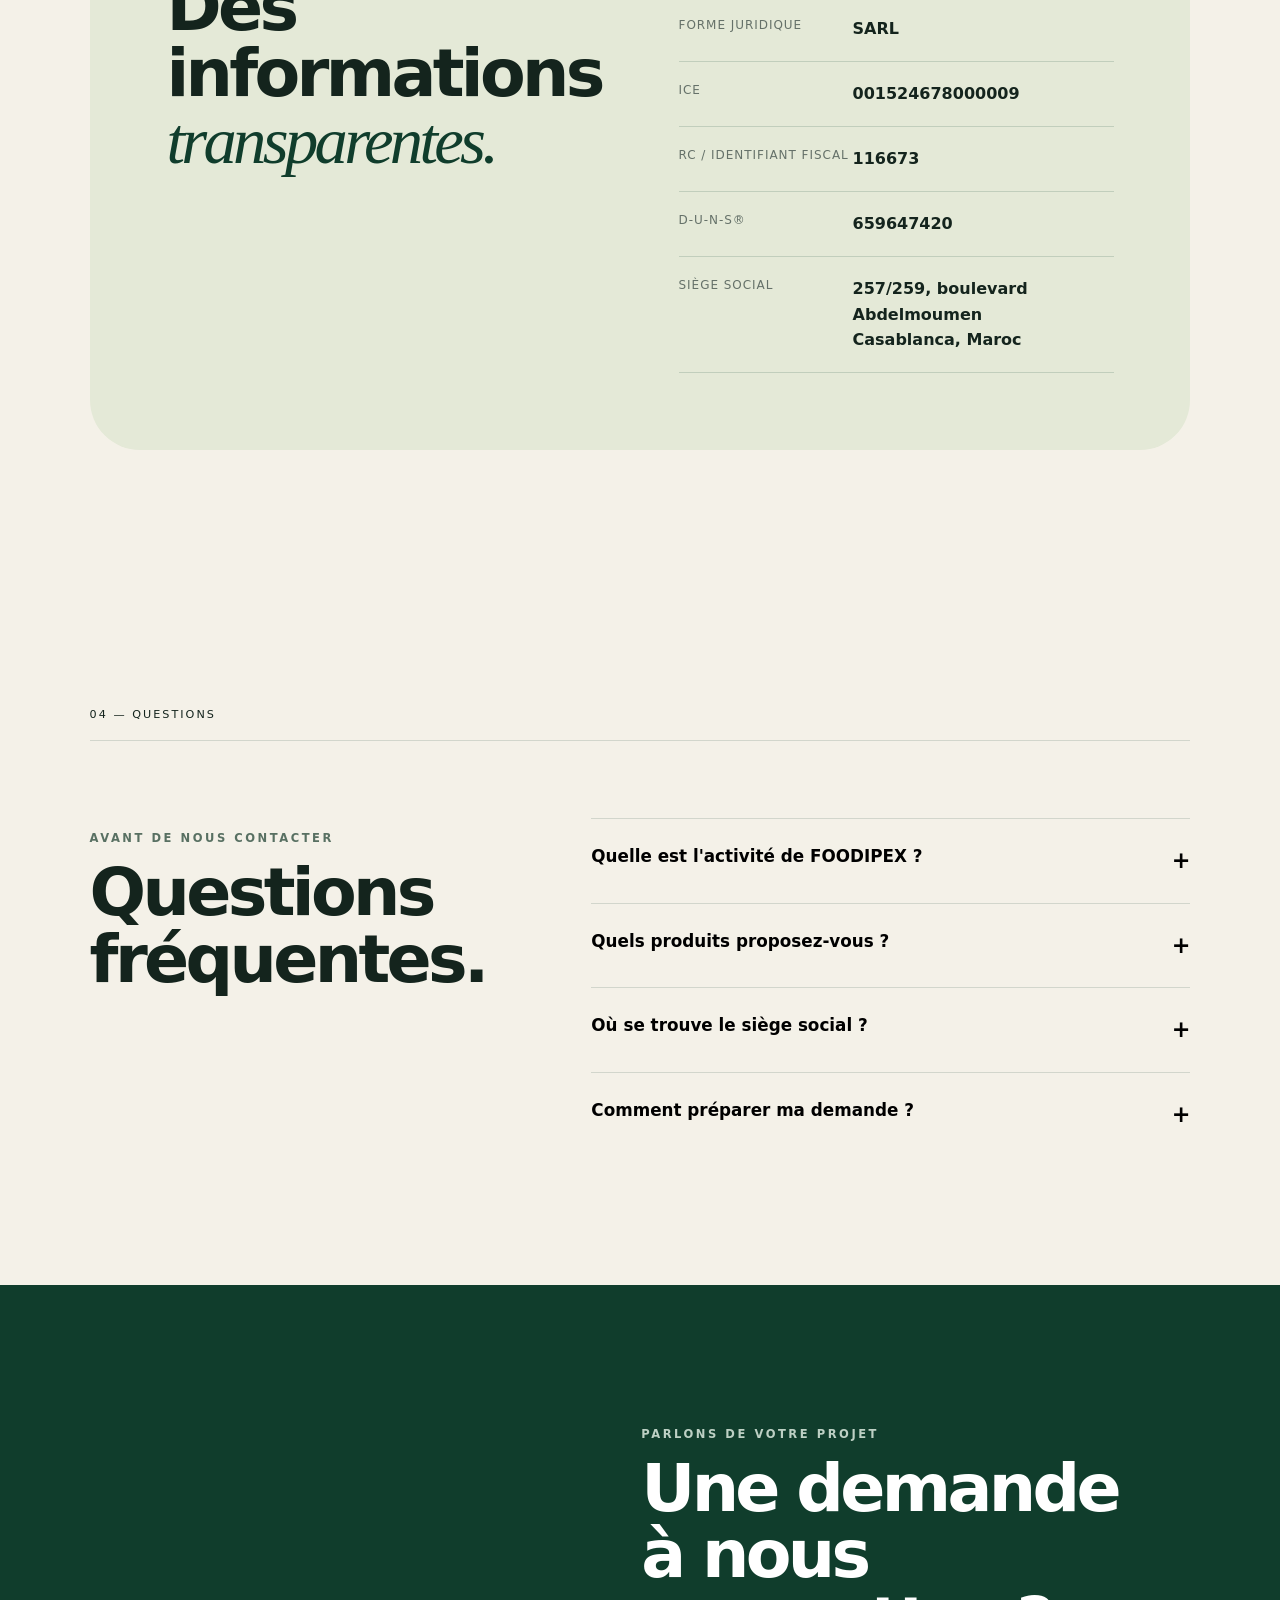
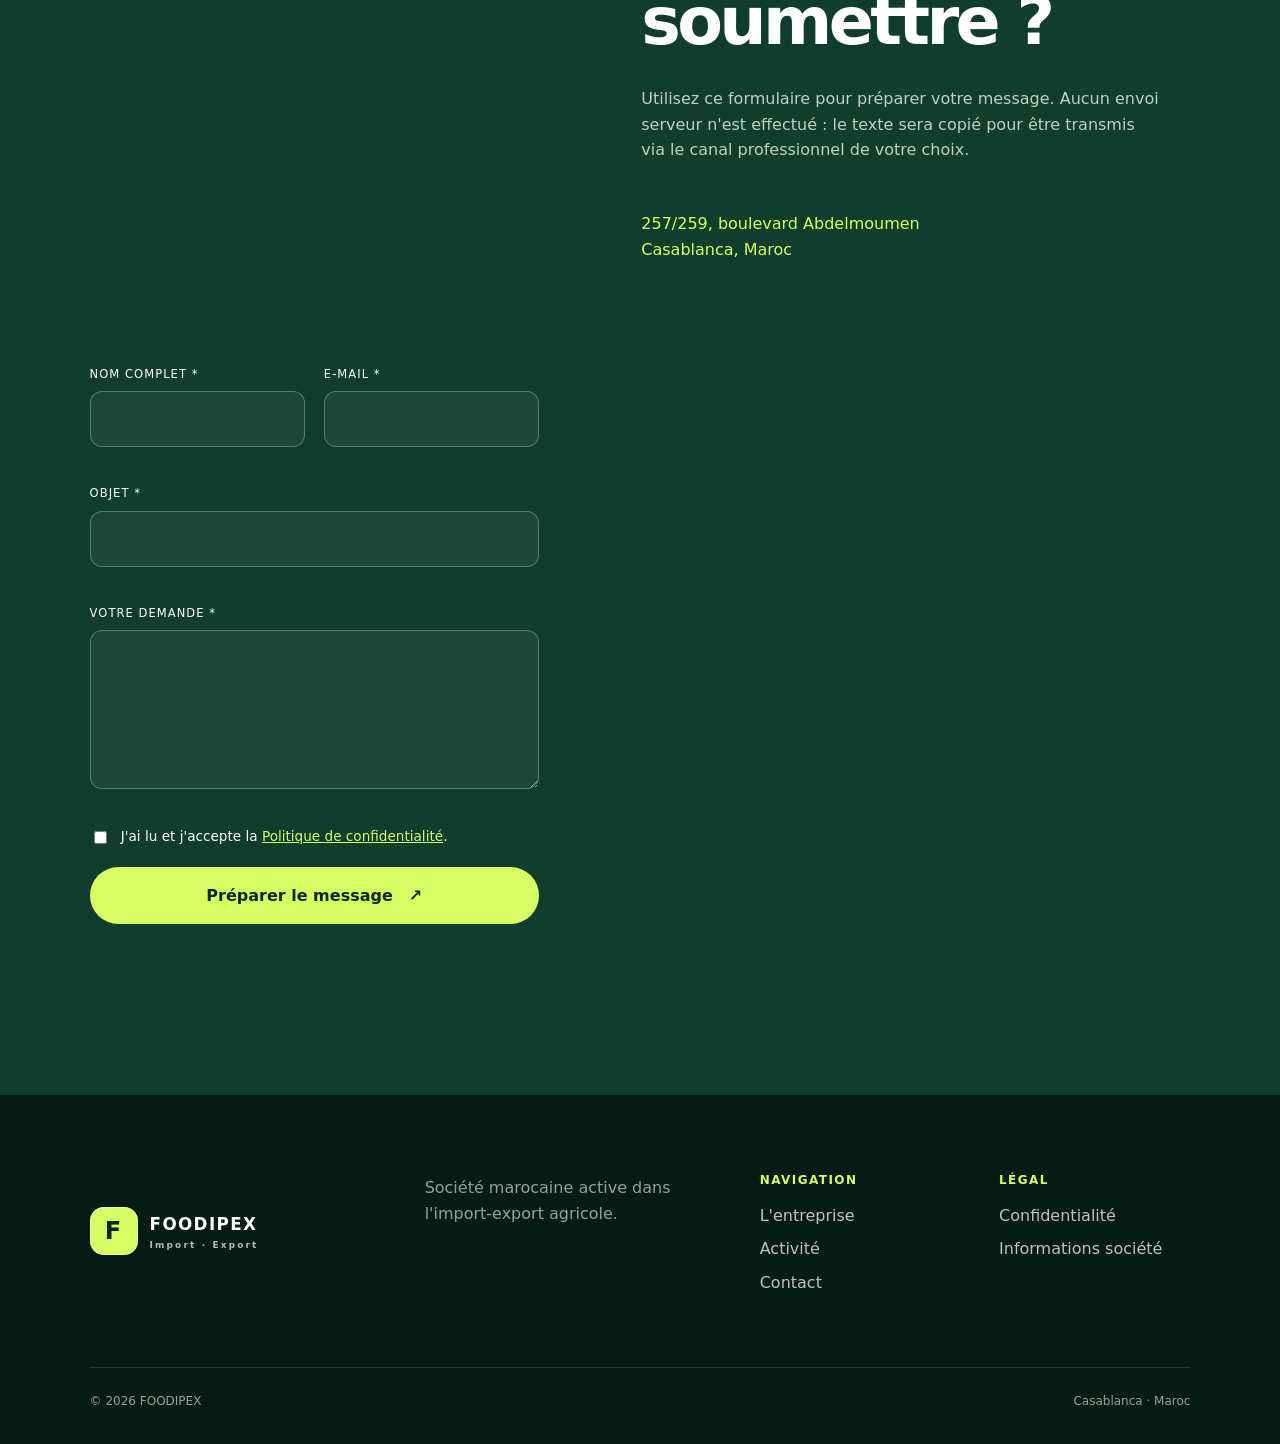
==== commit cbfcdd0e: "Update index.html" ====
--- a/index.html
+++ b/index.html
@@ -4,7 +4,7 @@
   <meta charset="utf-8"><meta name="viewport" content="width=device-width,initial-scale=1">
   <title>FOODIPEX | Import-export agricole à Casablanca</title>
   <meta name="description" content="FOODIPEX, société d'import-export basée à Casablanca, active dans le secteur agricole.">
-  <meta name="theme-color" content="#103d2c"><meta property="og:title" content="FOODIPEX | Import-export agricole"><meta property="og:description" content="Une société marocaine tournée vers les échanges agricoles."><meta property="og:type" content="website"><meta property="og:image" content="assets/images/social-preview-placeholder.svg">
+  <meta name="theme-color" content="#103d2c"><meta property="og:title" content="FOODIPEX | Import-export agricole"><meta property="og:description" content="Une société marocaine tournée vers les échanges agricoles."><meta name="google-site-verification" content="XFwvyXSj2RN1R1saOjq7OrJ_H4v1Y6fhWRvQO0zEvlo" /><meta property="og:type" content="website"><meta property="og:image" content="assets/images/social-preview-placeholder.svg">
   <link rel="icon" href="assets/images/favicon.svg" type="image/svg+xml"><link rel="stylesheet" href="assets/css/style.css"><link rel="stylesheet" href="assets/css/animations.css"><link rel="stylesheet" href="assets/css/responsive.css">
 </head>
 <body>
